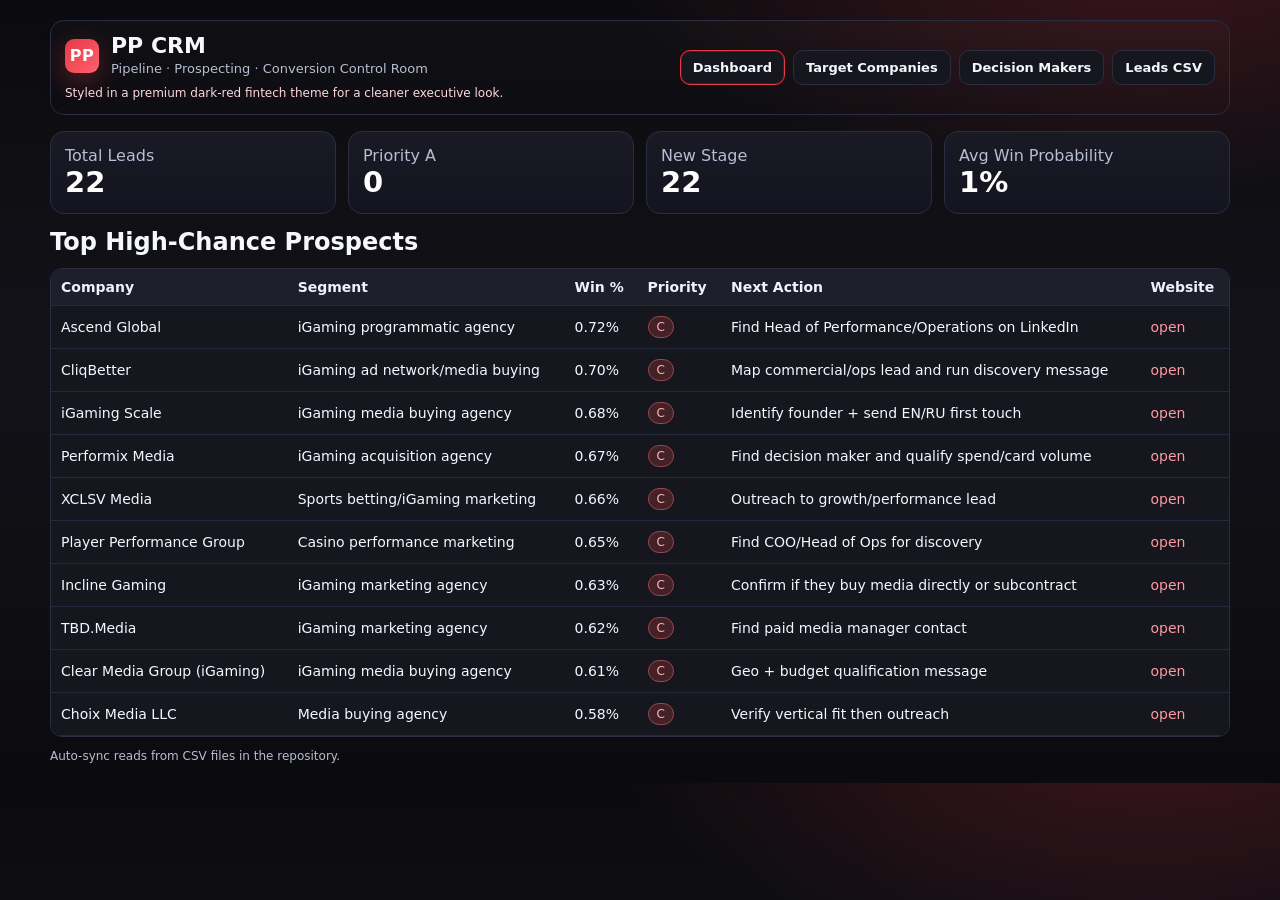
==== web/index.html @ 050ac588 "Refresh CRM UI to premium red/black PP theme" ====
<!doctype html><html><head><meta charset='utf-8'><meta name='viewport' content='width=device-width, initial-scale=1'><title>PP CRM Dashboard</title><link rel='stylesheet' href='./styles.css'></head><body><div class='container'>
<div class='top'>
  <div>
    <div class='brand-wrap'><div class='logo-dot'>PP</div><div><div class='brand'>PP CRM</div><div class='sub'>Pipeline · Prospecting · Conversion Control Room</div></div></div>
    <div class='hero-note'>Styled in a premium dark-red fintech theme for a cleaner executive look.</div>
  </div>
  <div class='nav'><a class='active' href='./index.html'>Dashboard</a><a href='./companies.html'>Target Companies</a><a href='./decision-makers.html'>Decision Makers</a><a href='../leads.csv'>Leads CSV</a></div>
</div>
<div class='grid'><div class='card'><div class='muted'>Total Leads</div><div class='kpi' id='kTotal'>-</div></div><div class='card'><div class='muted'>Priority A</div><div class='kpi' id='kA'>-</div></div><div class='card'><div class='muted'>New Stage</div><div class='kpi' id='kNew'>-</div></div><div class='card'><div class='muted'>Avg Win Probability</div><div class='kpi' id='kWin'>-</div></div></div>
<div class='section'><h2>Top High-Chance Prospects</h2><div class='table-wrap'><table><thead><tr><th>Company</th><th>Segment</th><th>Win %</th><th>Priority</th><th>Next Action</th><th>Website</th></tr></thead><tbody id='topRows'></tbody></table></div></div>
<div class='footer'>Auto-sync reads from CSV files in the repository.</div>
</div><script src='./app.js'></script><script>
(async()=>{const leads=await loadCSV('../leads.csv');const hc=await loadCSV('../high-chance-prospects.csv');
byId('kTotal').textContent=leads.length;byId('kA').textContent=hc.filter(x=>x.priority==='A').length;byId('kNew').textContent=leads.filter(x=>(x.stage||'')==='New').length;
const avg=Math.round(hc.reduce((a,b)=>a+Number((b.win_probability||'0').replace('%','')),0)/Math.max(hc.length,1));byId('kWin').textContent=avg+'%';
byId('topRows').innerHTML=hc.slice(0,10).map(r=>`<tr><td>${r.company}</td><td>${r.segment}</td><td>${r.win_probability}%</td><td>${badge(r.priority)}</td><td>${r.next_step}</td><td><a class='link' target='_blank' href='${r.website}'>open</a></td></tr>`).join('');})();
</script></body></html>
---- web/styles.css ----
:root{
  --bg:#0b0b0f;
  --bg2:#121218;
  --panel:#16161f;
  --panel2:#1f1f2b;
  --text:#f5f7ff;
  --muted:#b7bdd3;
  --line:#2a2e43;
  --accent:#e53946;
  --accent2:#ff616d;
  --ok:#24c278;
  --warn:#f4c14d;
  --bad:#f26b73;
}
*{box-sizing:border-box}
body{
  margin:0;
  font-family:Inter,system-ui,Arial,sans-serif;
  color:var(--text);
  background:radial-gradient(1000px 500px at 90% -10%, rgba(229,57,70,.25), transparent 55%),
             linear-gradient(180deg,var(--bg),var(--bg2) 45%,var(--bg));
}
.container{max-width:1220px;margin:0 auto;padding:20px}
.top{
  display:flex;justify-content:space-between;align-items:center;gap:14px;
  margin-bottom:16px;background:linear-gradient(180deg,rgba(255,255,255,.02),transparent);
  border:1px solid var(--line);border-radius:14px;padding:14px;
}
.brand-wrap{display:flex;align-items:center;gap:12px}
.logo-dot{
  width:34px;height:34px;border-radius:9px;
  background:linear-gradient(135deg,var(--accent),var(--accent2));
  display:grid;place-items:center;font-weight:800;color:white;letter-spacing:.4px;
  box-shadow:0 8px 26px rgba(229,57,70,.35);
}
.brand{font-size:22px;font-weight:700;line-height:1}
.sub{color:var(--muted);font-size:13px;margin-top:4px}
.nav{display:flex;gap:8px;flex-wrap:wrap}
.nav a{
  padding:9px 12px;border:1px solid var(--line);border-radius:10px;
  background:var(--panel);color:var(--text);text-decoration:none;font-weight:600;font-size:13px;
}
.nav a.active,.nav a:hover{border-color:var(--accent);box-shadow:0 0 0 1px rgba(229,57,70,.2) inset}
.grid{display:grid;grid-template-columns:repeat(4,minmax(0,1fr));gap:12px}
.card{
  background:linear-gradient(180deg,#1a1a25,#141420);
  border:1px solid var(--line);border-radius:14px;padding:14px;
}
.kpi{font-size:29px;font-weight:800;color:white}
.muted{color:var(--muted)}
.section{margin-top:14px}
.section h2{margin:8px 0 12px}
.table-wrap{border:1px solid var(--line);border-radius:12px;overflow:hidden}
table{width:100%;border-collapse:collapse;background:var(--panel)}
th,td{padding:10px;border-bottom:1px solid #25293d;text-align:left;font-size:14px}
th{background:var(--panel2);color:#f0f2fb;font-weight:700}
tr:hover td{background:#1a1f33}
.badge{padding:3px 8px;border-radius:999px;font-size:12px;border:1px solid;display:inline-block}
.a{color:#9fe7c6;border-color:#2b7f60;background:#163f31}
.b{color:#ffe0a6;border-color:#8d6a24;background:#433112}
.c{color:#ffb2b2;border-color:#95484d;background:#442127}
.link{color:#ff9aa2;text-decoration:none}
.link:hover{text-decoration:underline}
.footer{margin-top:12px;color:var(--muted);font-size:12px}
.hero-note{margin-top:10px;color:#ffd8dc;font-size:12px}
@media (max-width:900px){.grid{grid-template-columns:repeat(2,minmax(0,1fr))}}
@media (max-width:580px){.grid{grid-template-columns:1fr}.top{padding:12px}}
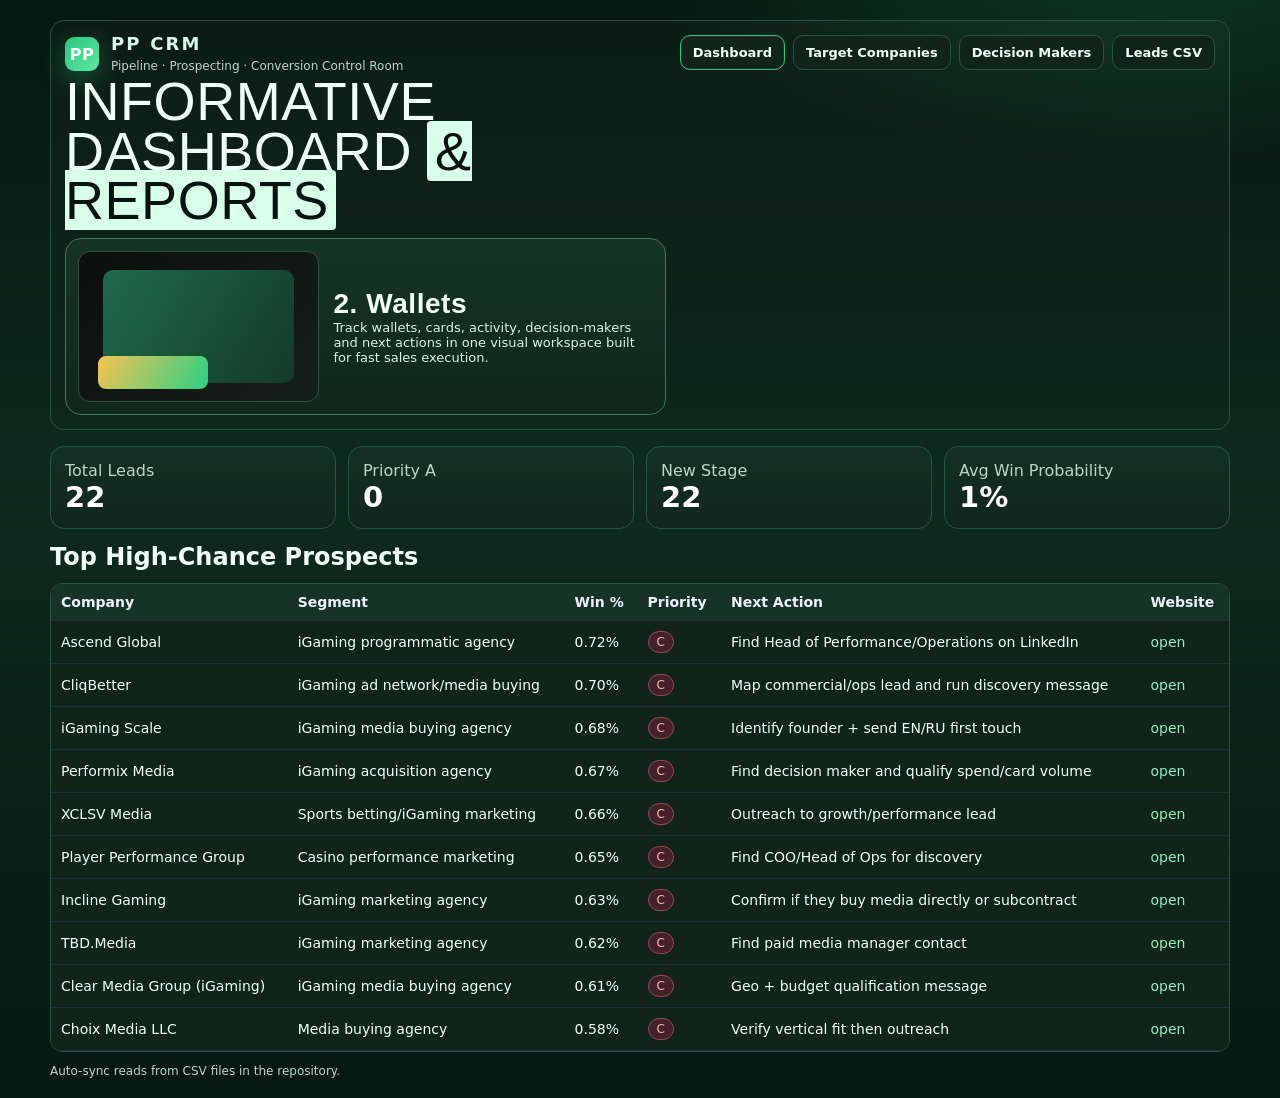
==== commit b96853a1: "Make dashboard visually closer to reference with hero headline and mock panel" ====
--- a/web/index.html
+++ b/web/index.html
@@ -1,8 +1,12 @@
 <!doctype html><html><head><meta charset='utf-8'><meta name='viewport' content='width=device-width, initial-scale=1'><title>PP CRM Dashboard</title><link rel='stylesheet' href='./styles.css'></head><body><div class='container'>
 <div class='top'>
-  <div>
+  <div style='flex:1'>
     <div class='brand-wrap'><div class='logo-dot'>PP</div><div><div class='brand'>PP CRM</div><div class='sub'>Pipeline · Prospecting · Conversion Control Room</div></div></div>
-    <div class='hero-note'>Styled in a premium dark-red fintech theme for a cleaner executive look.</div>
+    <div class='hero-title'>Informative Dashboard <span class='dark'>& Reports</span></div>
+    <div class='hero-strip'>
+      <div class='mock-screen'></div>
+      <div class='hero-copy'><b>2. Wallets</b>Track wallets, cards, activity, decision-makers and next actions in one visual workspace built for fast sales execution.</div>
+    </div>
   </div>
   <div class='nav'><a class='active' href='./index.html'>Dashboard</a><a href='./companies.html'>Target Companies</a><a href='./decision-makers.html'>Decision Makers</a><a href='../leads.csv'>Leads CSV</a></div>
 </div>
--- a/web/styles.css
+++ b/web/styles.css
@@ -1,13 +1,13 @@
 :root{
-  --bg:#0b0b0f;
-  --bg2:#121218;
-  --panel:#16161f;
-  --panel2:#1f1f2b;
-  --text:#f5f7ff;
-  --muted:#b7bdd3;
-  --line:#2a2e43;
-  --accent:#e53946;
-  --accent2:#ff616d;
+  --bg:#071711;
+  --bg2:#0e2a1f;
+  --panel:#10241c;
+  --panel2:#163328;
+  --text:#f3fff9;
+  --muted:#b7d7c8;
+  --line:#275342;
+  --accent:#27c77b;
+  --accent2:#62e6a4;
   --ok:#24c278;
   --warn:#f4c14d;
   --bad:#f26b73;
@@ -17,12 +17,12 @@
   margin:0;
   font-family:Inter,system-ui,Arial,sans-serif;
   color:var(--text);
-  background:radial-gradient(1000px 500px at 90% -10%, rgba(229,57,70,.25), transparent 55%),
+  background:radial-gradient(1000px 500px at 90% -10%, rgba(39,199,123,.25), transparent 55%),
              linear-gradient(180deg,var(--bg),var(--bg2) 45%,var(--bg));
 }
 .container{max-width:1220px;margin:0 auto;padding:20px}
 .top{
-  display:flex;justify-content:space-between;align-items:center;gap:14px;
+  display:flex;justify-content:space-between;align-items:flex-start;gap:14px;
   margin-bottom:16px;background:linear-gradient(180deg,rgba(255,255,255,.02),transparent);
   border:1px solid var(--line);border-radius:14px;padding:14px;
 }
@@ -31,10 +31,18 @@
   width:34px;height:34px;border-radius:9px;
   background:linear-gradient(135deg,var(--accent),var(--accent2));
   display:grid;place-items:center;font-weight:800;color:white;letter-spacing:.4px;
-  box-shadow:0 8px 26px rgba(229,57,70,.35);
+  box-shadow:0 8px 26px rgba(39,199,123,.35);
 }
-.brand{font-size:22px;font-weight:700;line-height:1}
-.sub{color:var(--muted);font-size:13px;margin-top:4px}
+.brand{font-size:18px;font-weight:700;line-height:1;text-transform:uppercase;letter-spacing:.12em;color:#d8fbe9}
+.sub{color:var(--muted);font-size:12px;margin-top:6px}
+.hero-title{font-family:Impact, Haettenschweiler, 'Arial Black', sans-serif;font-size:54px;line-height:.92;letter-spacing:.01em;text-transform:uppercase;margin:4px 0 0;color:#f1fff8}
+.hero-title .dark{color:#08130f;background:#d8ffe9;padding:0 .14em;border-radius:4px}
+.hero-strip{margin-top:12px;border:1px solid #3d785f;background:linear-gradient(180deg,#143426,#10271d);border-radius:16px;padding:12px;display:flex;gap:14px;align-items:center}
+.mock-screen{flex:0 0 300px;max-width:42%;aspect-ratio:16/10;border-radius:12px;background:linear-gradient(140deg,#0b0f0d,#151f1b);border:1px solid #304f41;position:relative;overflow:hidden}
+.mock-screen:before{content:'';position:absolute;inset:12% 10%;border-radius:10px;background:linear-gradient(120deg,#1f6a4a,#143a2b)}
+.mock-screen:after{content:'';position:absolute;bottom:8%;left:8%;width:46%;height:22%;border-radius:8px;background:linear-gradient(120deg,#f5c451,#2ad085)}
+.hero-copy{font-size:13px;color:#d7f5e7}
+.hero-copy b{font-size:28px;display:block;color:#f5fff9;font-family:Impact, Haettenschweiler, 'Arial Black', sans-serif;letter-spacing:.02em}
 .nav{display:flex;gap:8px;flex-wrap:wrap}
 .nav a{
   padding:9px 12px;border:1px solid var(--line);border-radius:10px;
@@ -43,7 +51,7 @@
 .nav a.active,.nav a:hover{border-color:var(--accent);box-shadow:0 0 0 1px rgba(229,57,70,.2) inset}
 .grid{display:grid;grid-template-columns:repeat(4,minmax(0,1fr));gap:12px}
 .card{
-  background:linear-gradient(180deg,#1a1a25,#141420);
+  background:linear-gradient(180deg,#143025,#10261e);
   border:1px solid var(--line);border-radius:14px;padding:14px;
 }
 .kpi{font-size:29px;font-weight:800;color:white}
@@ -59,9 +67,10 @@
 .a{color:#9fe7c6;border-color:#2b7f60;background:#163f31}
 .b{color:#ffe0a6;border-color:#8d6a24;background:#433112}
 .c{color:#ffb2b2;border-color:#95484d;background:#442127}
-.link{color:#ff9aa2;text-decoration:none}
+.link{color:#8ff0bd;text-decoration:none}
 .link:hover{text-decoration:underline}
 .footer{margin-top:12px;color:var(--muted);font-size:12px}
 .hero-note{margin-top:10px;color:#ffd8dc;font-size:12px}
-@media (max-width:900px){.grid{grid-template-columns:repeat(2,minmax(0,1fr))}}
-@media (max-width:580px){.grid{grid-template-columns:1fr}.top{padding:12px}}
+@media (max-width:900px){.grid{grid-template-columns:repeat(2,minmax(0,1fr))}.hero-title{font-size:42px}.mock-screen{max-width:48%}}
+@media (max-width:700px){.hero-strip{flex-direction:column;align-items:flex-start}.mock-screen{max-width:100%;width:100%}}
+@media (max-width:580px){.grid{grid-template-columns:1fr}.top{padding:12px}.hero-title{font-size:34px}}
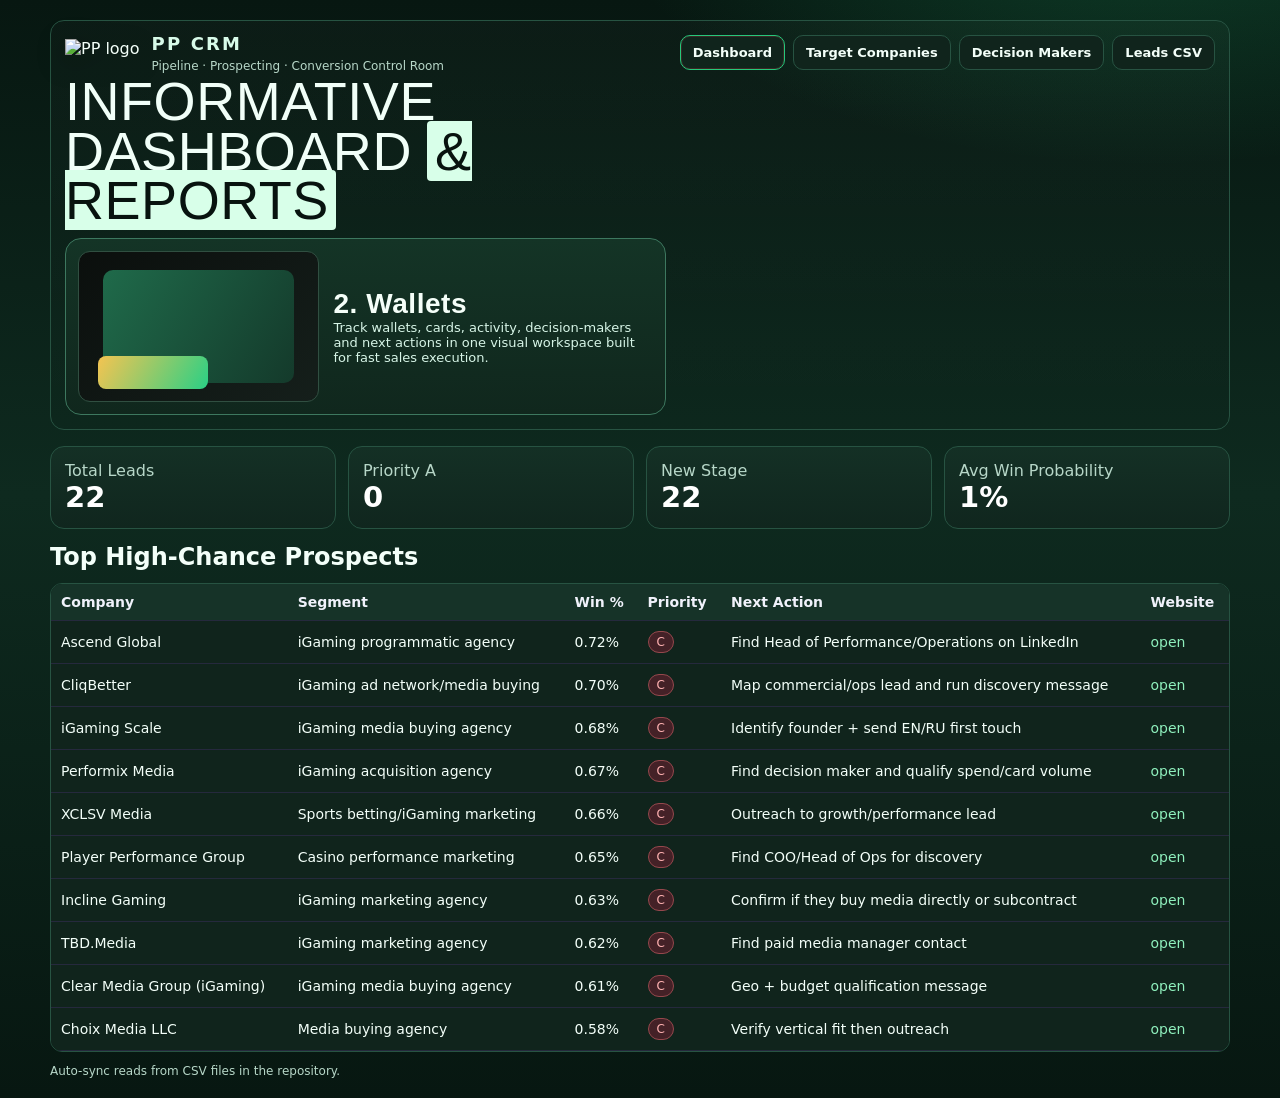
==== commit 2af6b338: "Apply PP website-inspired branding: logo + refined green theme" ====
--- a/web/index.html
+++ b/web/index.html
@@ -1,7 +1,7 @@
 <!doctype html><html><head><meta charset='utf-8'><meta name='viewport' content='width=device-width, initial-scale=1'><title>PP CRM Dashboard</title><link rel='stylesheet' href='./styles.css'></head><body><div class='container'>
 <div class='top'>
   <div style='flex:1'>
-    <div class='brand-wrap'><div class='logo-dot'>PP</div><div><div class='brand'>PP CRM</div><div class='sub'>Pipeline · Prospecting · Conversion Control Room</div></div></div>
+    <div class='brand-wrap'><img class='logo-img' src='https://pay.partners/wp-content/themes/newpp/images/logo.svg' alt='PP logo'><div><div class='brand'>PP CRM</div><div class='sub'>Pipeline · Prospecting · Conversion Control Room</div></div></div>
     <div class='hero-title'>Informative Dashboard <span class='dark'>& Reports</span></div>
     <div class='hero-strip'>
       <div class='mock-screen'></div>
--- a/web/styles.css
+++ b/web/styles.css
@@ -27,6 +27,7 @@
   border:1px solid var(--line);border-radius:14px;padding:14px;
 }
 .brand-wrap{display:flex;align-items:center;gap:12px}
+.logo-img{height:30px;width:auto;display:block;filter:drop-shadow(0 6px 14px rgba(0,0,0,.35))}
 .logo-dot{
   width:34px;height:34px;border-radius:9px;
   background:linear-gradient(135deg,var(--accent),var(--accent2));
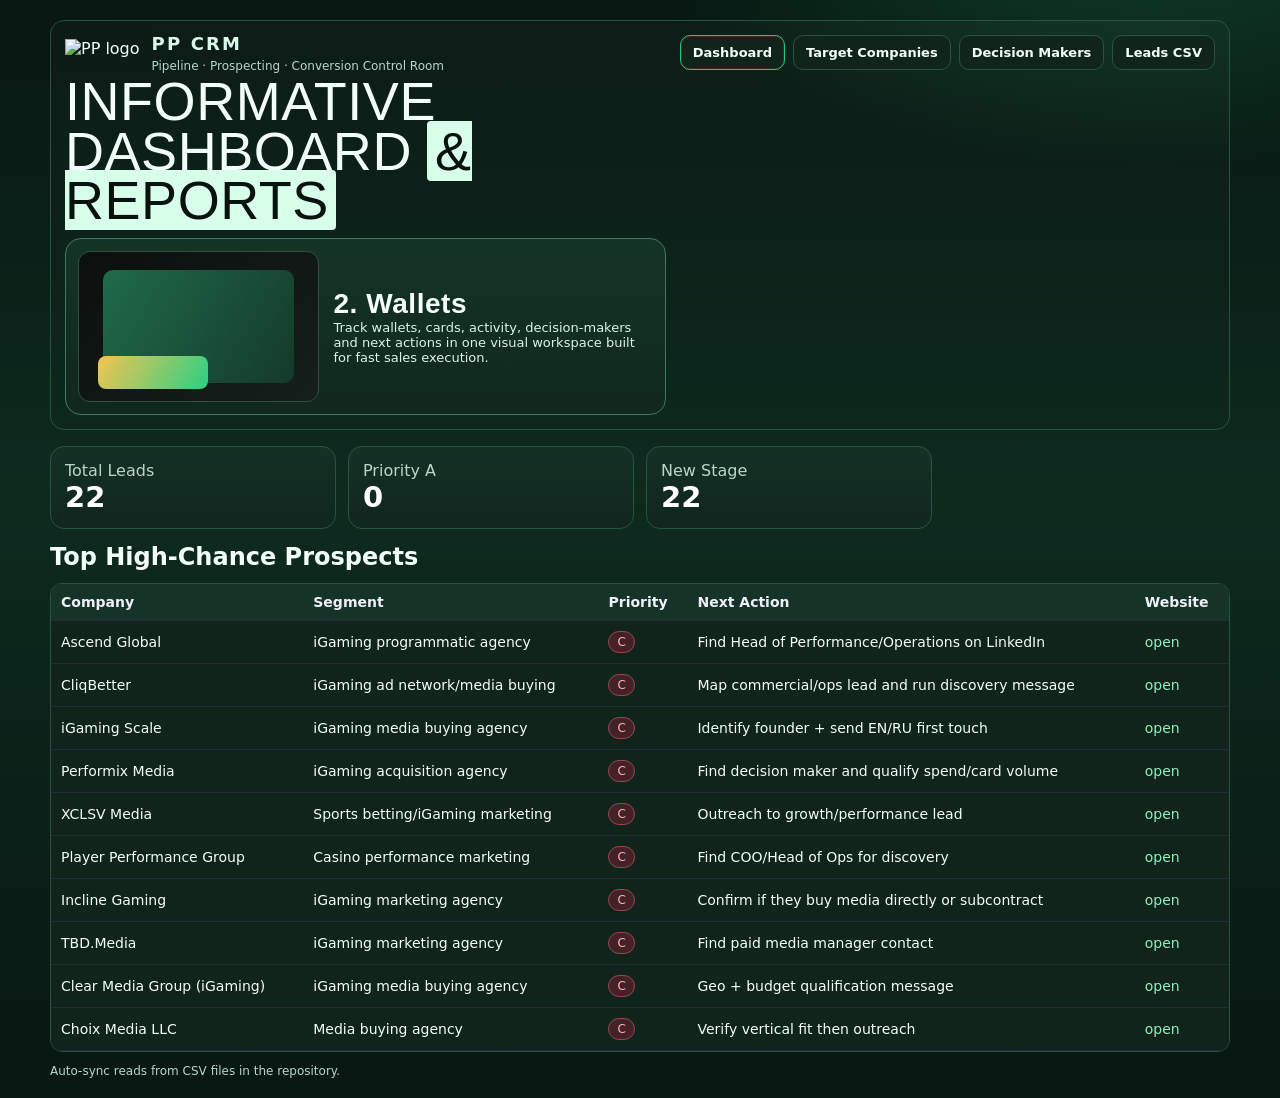
==== commit 66e2ed31: "Remove styled note and win metrics from dashboard view" ====
--- a/web/index.html
+++ b/web/index.html
@@ -10,12 +10,11 @@
   </div>
   <div class='nav'><a class='active' href='./index.html'>Dashboard</a><a href='./companies.html'>Target Companies</a><a href='./decision-makers.html'>Decision Makers</a><a href='../leads.csv'>Leads CSV</a></div>
 </div>
-<div class='grid'><div class='card'><div class='muted'>Total Leads</div><div class='kpi' id='kTotal'>-</div></div><div class='card'><div class='muted'>Priority A</div><div class='kpi' id='kA'>-</div></div><div class='card'><div class='muted'>New Stage</div><div class='kpi' id='kNew'>-</div></div><div class='card'><div class='muted'>Avg Win Probability</div><div class='kpi' id='kWin'>-</div></div></div>
-<div class='section'><h2>Top High-Chance Prospects</h2><div class='table-wrap'><table><thead><tr><th>Company</th><th>Segment</th><th>Win %</th><th>Priority</th><th>Next Action</th><th>Website</th></tr></thead><tbody id='topRows'></tbody></table></div></div>
+<div class='grid'><div class='card'><div class='muted'>Total Leads</div><div class='kpi' id='kTotal'>-</div></div><div class='card'><div class='muted'>Priority A</div><div class='kpi' id='kA'>-</div></div><div class='card'><div class='muted'>New Stage</div><div class='kpi' id='kNew'>-</div></div></div>
+<div class='section'><h2>Top High-Chance Prospects</h2><div class='table-wrap'><table><thead><tr><th>Company</th><th>Segment</th><th>Priority</th><th>Next Action</th><th>Website</th></tr></thead><tbody id='topRows'></tbody></table></div></div>
 <div class='footer'>Auto-sync reads from CSV files in the repository.</div>
 </div><script src='./app.js'></script><script>
 (async()=>{const leads=await loadCSV('../leads.csv');const hc=await loadCSV('../high-chance-prospects.csv');
 byId('kTotal').textContent=leads.length;byId('kA').textContent=hc.filter(x=>x.priority==='A').length;byId('kNew').textContent=leads.filter(x=>(x.stage||'')==='New').length;
-const avg=Math.round(hc.reduce((a,b)=>a+Number((b.win_probability||'0').replace('%','')),0)/Math.max(hc.length,1));byId('kWin').textContent=avg+'%';
-byId('topRows').innerHTML=hc.slice(0,10).map(r=>`<tr><td>${r.company}</td><td>${r.segment}</td><td>${r.win_probability}%</td><td>${badge(r.priority)}</td><td>${r.next_step}</td><td><a class='link' target='_blank' href='${r.website}'>open</a></td></tr>`).join('');})();
+byId('topRows').innerHTML=hc.slice(0,10).map(r=>`<tr><td>${r.company}</td><td>${r.segment}</td><td>${badge(r.priority)}</td><td>${r.next_step}</td><td><a class='link' target='_blank' href='${r.website}'>open</a></td></tr>`).join('');})();
 </script></body></html>
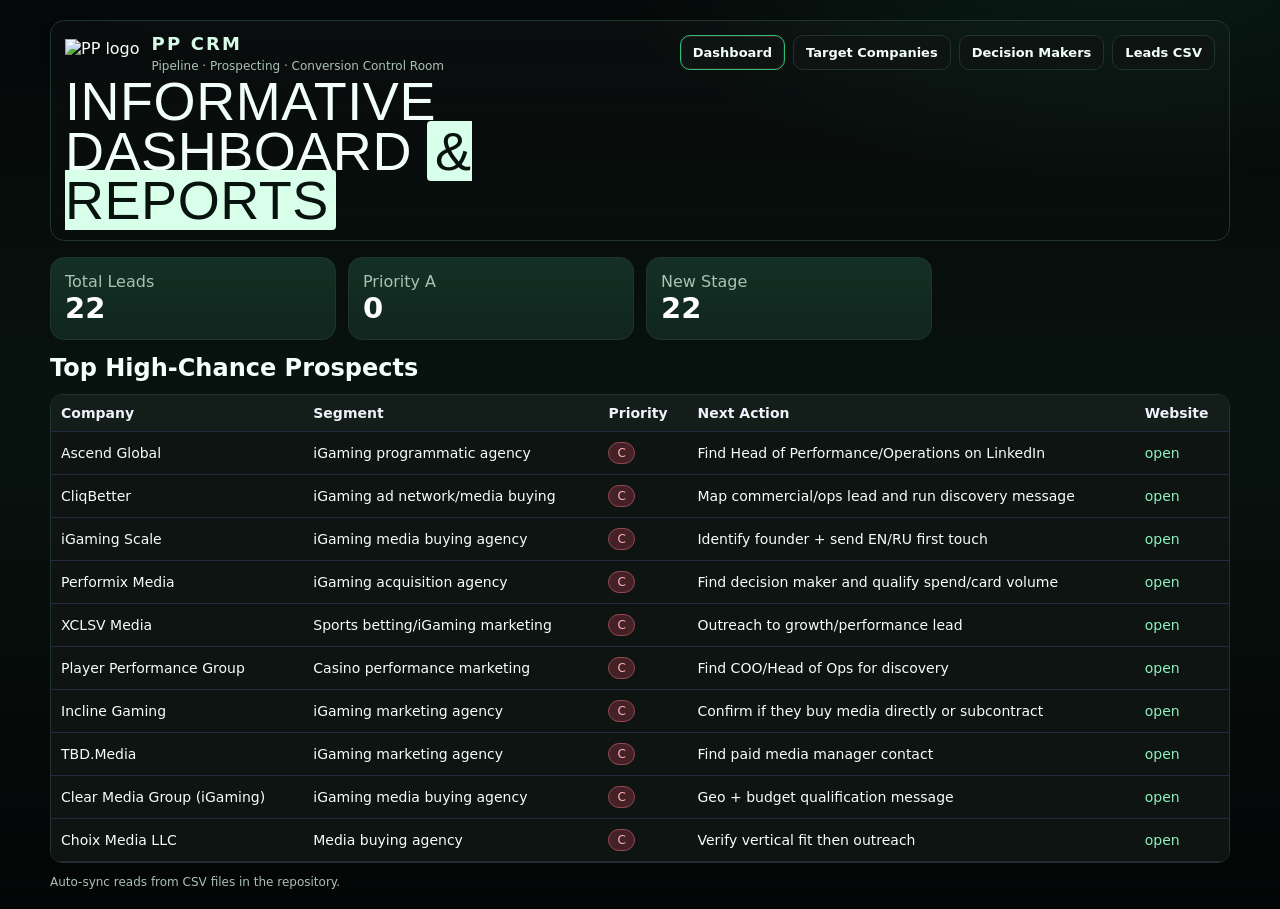
==== commit aedc2e3e: "Remove hero wallet block and tone down to black-green gradient" ====
--- a/web/index.html
+++ b/web/index.html
@@ -3,10 +3,6 @@
   <div style='flex:1'>
     <div class='brand-wrap'><img class='logo-img' src='https://pay.partners/wp-content/themes/newpp/images/logo.svg' alt='PP logo'><div><div class='brand'>PP CRM</div><div class='sub'>Pipeline · Prospecting · Conversion Control Room</div></div></div>
     <div class='hero-title'>Informative Dashboard <span class='dark'>& Reports</span></div>
-    <div class='hero-strip'>
-      <div class='mock-screen'></div>
-      <div class='hero-copy'><b>2. Wallets</b>Track wallets, cards, activity, decision-makers and next actions in one visual workspace built for fast sales execution.</div>
-    </div>
   </div>
   <div class='nav'><a class='active' href='./index.html'>Dashboard</a><a href='./companies.html'>Target Companies</a><a href='./decision-makers.html'>Decision Makers</a><a href='../leads.csv'>Leads CSV</a></div>
 </div>
--- a/web/styles.css
+++ b/web/styles.css
@@ -1,13 +1,13 @@
 :root{
-  --bg:#071711;
-  --bg2:#0e2a1f;
-  --panel:#10241c;
-  --panel2:#163328;
+  --bg:#050708;
+  --bg2:#08130f;
+  --panel:#0d1412;
+  --panel2:#131d1a;
   --text:#f3fff9;
-  --muted:#b7d7c8;
-  --line:#275342;
-  --accent:#27c77b;
-  --accent2:#62e6a4;
+  --muted:#a9c2b7;
+  --line:#1f342d;
+  --accent:#2fbf7a;
+  --accent2:#79e7b0;
   --ok:#24c278;
   --warn:#f4c14d;
   --bad:#f26b73;
@@ -17,8 +17,8 @@
   margin:0;
   font-family:Inter,system-ui,Arial,sans-serif;
   color:var(--text);
-  background:radial-gradient(1000px 500px at 90% -10%, rgba(39,199,123,.25), transparent 55%),
-             linear-gradient(180deg,var(--bg),var(--bg2) 45%,var(--bg));
+  background:radial-gradient(1000px 500px at 88% -12%, rgba(39,199,123,.14), transparent 58%),
+             linear-gradient(180deg,var(--bg),var(--bg2) 45%,#040506);
 }
 .container{max-width:1220px;margin:0 auto;padding:20px}
 .top{
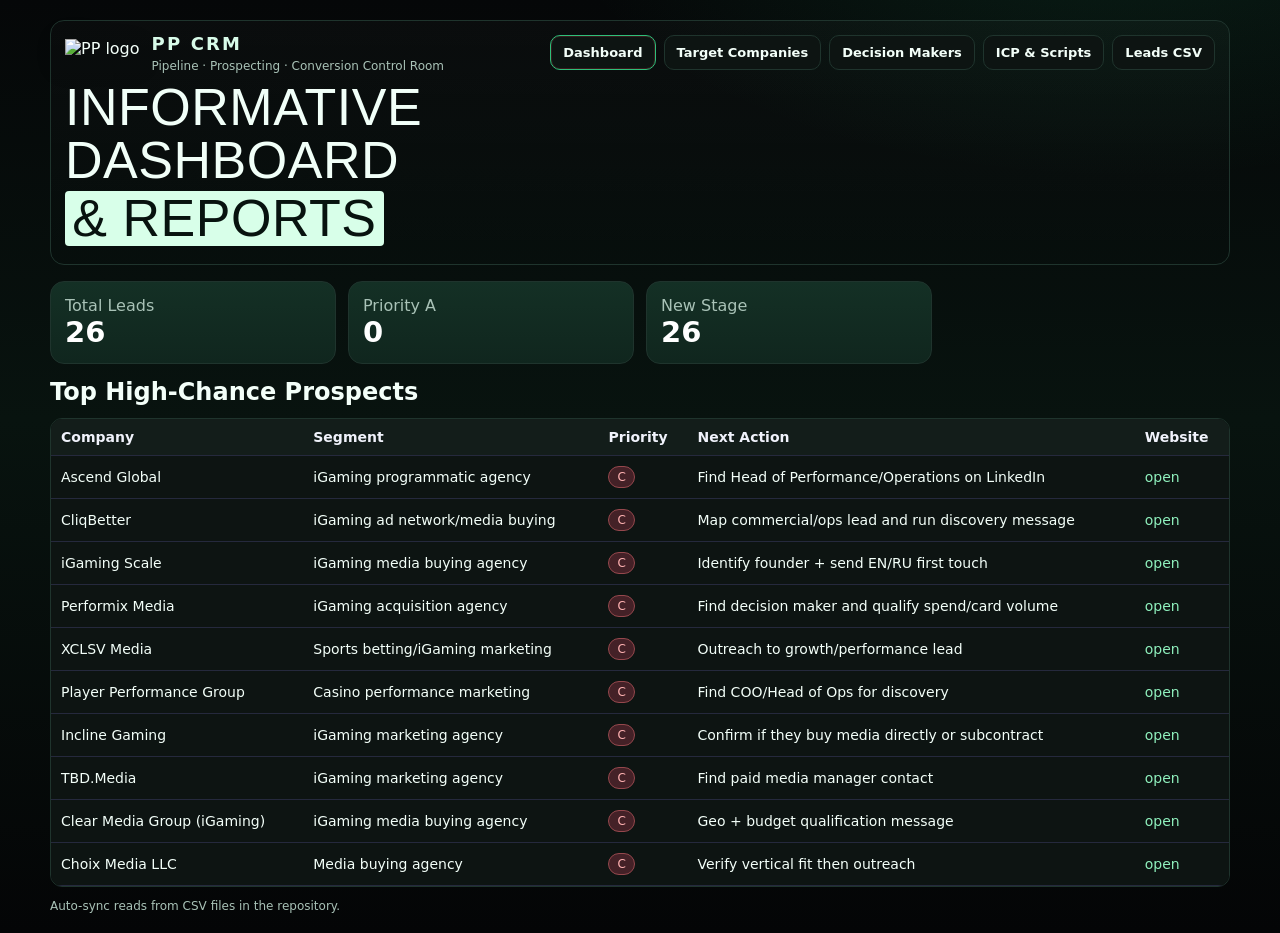
==== commit b78dcec1: "Add ICP & Scripts page and navigation links" ====
--- a/web/index.html
+++ b/web/index.html
@@ -4,7 +4,7 @@
     <div class='brand-wrap'><img class='logo-img' src='https://pay.partners/wp-content/themes/newpp/images/logo.svg' alt='PP logo'><div><div class='brand'>PP CRM</div><div class='sub'>Pipeline · Prospecting · Conversion Control Room</div></div></div>
     <div class='hero-title'>Informative Dashboard <span class='dark'>& Reports</span></div>
   </div>
-  <div class='nav'><a class='active' href='./index.html'>Dashboard</a><a href='./companies.html'>Target Companies</a><a href='./decision-makers.html'>Decision Makers</a><a href='../leads.csv'>Leads CSV</a></div>
+  <div class='nav'><a class='active' href='./index.html'>Dashboard</a><a href='./companies.html'>Target Companies</a><a href='./decision-makers.html'>Decision Makers</a><a href='./icp.html'>ICP & Scripts</a><a href='../leads.csv'>Leads CSV</a></div>
 </div>
 <div class='grid'><div class='card'><div class='muted'>Total Leads</div><div class='kpi' id='kTotal'>-</div></div><div class='card'><div class='muted'>Priority A</div><div class='kpi' id='kA'>-</div></div><div class='card'><div class='muted'>New Stage</div><div class='kpi' id='kNew'>-</div></div></div>
 <div class='section'><h2>Top High-Chance Prospects</h2><div class='table-wrap'><table><thead><tr><th>Company</th><th>Segment</th><th>Priority</th><th>Next Action</th><th>Website</th></tr></thead><tbody id='topRows'></tbody></table></div></div>
--- a/web/styles.css
+++ b/web/styles.css
@@ -22,7 +22,7 @@
 }
 .container{max-width:1220px;margin:0 auto;padding:20px}
 .top{
-  display:flex;justify-content:space-between;align-items:flex-start;gap:14px;
+  display:flex;justify-content:space-between;align-items:flex-start;gap:14px;flex-wrap:wrap;
   margin-bottom:16px;background:linear-gradient(180deg,rgba(255,255,255,.02),transparent);
   border:1px solid var(--line);border-radius:14px;padding:14px;
 }
@@ -36,8 +36,8 @@
 }
 .brand{font-size:18px;font-weight:700;line-height:1;text-transform:uppercase;letter-spacing:.12em;color:#d8fbe9}
 .sub{color:var(--muted);font-size:12px;margin-top:6px}
-.hero-title{font-family:Impact, Haettenschweiler, 'Arial Black', sans-serif;font-size:54px;line-height:.92;letter-spacing:.01em;text-transform:uppercase;margin:4px 0 0;color:#f1fff8}
-.hero-title .dark{color:#08130f;background:#d8ffe9;padding:0 .14em;border-radius:4px}
+.hero-title{font-family:Impact, Haettenschweiler, 'Arial Black', sans-serif;font-size:52px;line-height:1.02;letter-spacing:.01em;text-transform:uppercase;margin:8px 0 4px;color:#f1fff8;display:block;max-width:100%;word-break:break-word}
+.hero-title .dark{color:#08130f;background:#d8ffe9;padding:.02em .14em;border-radius:4px;display:inline-block;margin-top:4px}
 .hero-strip{margin-top:12px;border:1px solid #3d785f;background:linear-gradient(180deg,#143426,#10271d);border-radius:16px;padding:12px;display:flex;gap:14px;align-items:center}
 .mock-screen{flex:0 0 300px;max-width:42%;aspect-ratio:16/10;border-radius:12px;background:linear-gradient(140deg,#0b0f0d,#151f1b);border:1px solid #304f41;position:relative;overflow:hidden}
 .mock-screen:before{content:'';position:absolute;inset:12% 10%;border-radius:10px;background:linear-gradient(120deg,#1f6a4a,#143a2b)}
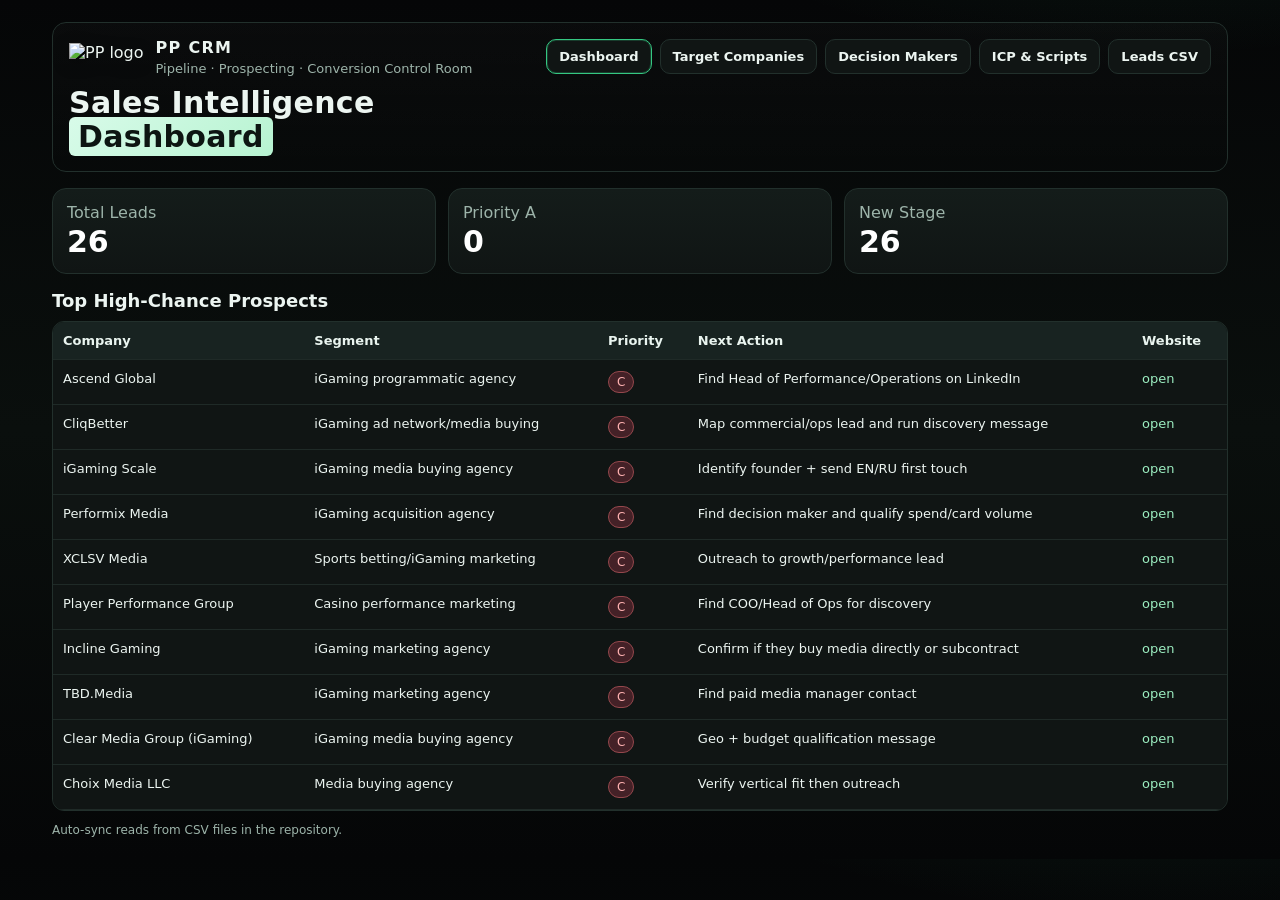
==== commit 46c7d2fc: "Polish CRM UI for manager presentation with cleaner executive styling" ====
--- a/web/index.html
+++ b/web/index.html
@@ -2,7 +2,7 @@
 <div class='top'>
   <div style='flex:1'>
     <div class='brand-wrap'><img class='logo-img' src='https://pay.partners/wp-content/themes/newpp/images/logo.svg' alt='PP logo'><div><div class='brand'>PP CRM</div><div class='sub'>Pipeline · Prospecting · Conversion Control Room</div></div></div>
-    <div class='hero-title'>Informative Dashboard <span class='dark'>& Reports</span></div>
+    <div class='hero-title'>Sales Intelligence <span class='dark'>Dashboard</span></div>
   </div>
   <div class='nav'><a class='active' href='./index.html'>Dashboard</a><a href='./companies.html'>Target Companies</a><a href='./decision-makers.html'>Decision Makers</a><a href='./icp.html'>ICP & Scripts</a><a href='../leads.csv'>Leads CSV</a></div>
 </div>
--- a/web/styles.css
+++ b/web/styles.css
@@ -1,77 +1,87 @@
 :root{
-  --bg:#050708;
-  --bg2:#08130f;
-  --panel:#0d1412;
-  --panel2:#131d1a;
-  --text:#f3fff9;
-  --muted:#a9c2b7;
-  --line:#1f342d;
-  --accent:#2fbf7a;
-  --accent2:#79e7b0;
-  --ok:#24c278;
-  --warn:#f4c14d;
-  --bad:#f26b73;
+  --bg:#050607;
+  --bg2:#0a0f0d;
+  --panel:#101514;
+  --panelSoft:#141c1a;
+  --panel2:#182321;
+  --text:#ecf5f1;
+  --muted:#9db4aa;
+  --line:#22302c;
+  --accent:#35c782;
+  --accentSoft:#6ee2aa;
 }
 *{box-sizing:border-box}
 body{
   margin:0;
-  font-family:Inter,system-ui,Arial,sans-serif;
+  font-family:Inter,system-ui,-apple-system,Segoe UI,Roboto,Arial,sans-serif;
   color:var(--text);
-  background:radial-gradient(1000px 500px at 88% -12%, rgba(39,199,123,.14), transparent 58%),
-             linear-gradient(180deg,var(--bg),var(--bg2) 45%,#040506);
+  background:
+    radial-gradient(900px 380px at 90% -20%, rgba(53,199,130,.12), transparent 60%),
+    linear-gradient(180deg,var(--bg),var(--bg2) 50%,#050607);
 }
-.container{max-width:1220px;margin:0 auto;padding:20px}
+.container{max-width:1220px;margin:0 auto;padding:22px}
 .top{
-  display:flex;justify-content:space-between;align-items:flex-start;gap:14px;flex-wrap:wrap;
-  margin-bottom:16px;background:linear-gradient(180deg,rgba(255,255,255,.02),transparent);
-  border:1px solid var(--line);border-radius:14px;padding:14px;
+  display:flex;justify-content:space-between;align-items:flex-start;gap:16px;flex-wrap:wrap;
+  margin-bottom:16px;
+  background:linear-gradient(180deg,rgba(255,255,255,.02),rgba(255,255,255,.00));
+  border:1px solid var(--line);border-radius:14px;padding:16px;
 }
 .brand-wrap{display:flex;align-items:center;gap:12px}
-.logo-img{height:30px;width:auto;display:block;filter:drop-shadow(0 6px 14px rgba(0,0,0,.35))}
-.logo-dot{
-  width:34px;height:34px;border-radius:9px;
-  background:linear-gradient(135deg,var(--accent),var(--accent2));
-  display:grid;place-items:center;font-weight:800;color:white;letter-spacing:.4px;
-  box-shadow:0 8px 26px rgba(39,199,123,.35);
+.logo-img{height:28px;width:auto;display:block;filter:drop-shadow(0 4px 8px rgba(0,0,0,.35))}
+.brand{font-size:16px;font-weight:700;line-height:1.1;letter-spacing:.08em;text-transform:uppercase}
+.sub{color:var(--muted);font-size:13px;margin-top:4px}
+.hero-title{
+  margin:10px 0 0;
+  font-size:30px;
+  line-height:1.15;
+  font-weight:800;
+  letter-spacing:.01em;
 }
-.brand{font-size:18px;font-weight:700;line-height:1;text-transform:uppercase;letter-spacing:.12em;color:#d8fbe9}
-.sub{color:var(--muted);font-size:12px;margin-top:6px}
-.hero-title{font-family:Impact, Haettenschweiler, 'Arial Black', sans-serif;font-size:52px;line-height:1.02;letter-spacing:.01em;text-transform:uppercase;margin:8px 0 4px;color:#f1fff8;display:block;max-width:100%;word-break:break-word}
-.hero-title .dark{color:#08130f;background:#d8ffe9;padding:.02em .14em;border-radius:4px;display:inline-block;margin-top:4px}
-.hero-strip{margin-top:12px;border:1px solid #3d785f;background:linear-gradient(180deg,#143426,#10271d);border-radius:16px;padding:12px;display:flex;gap:14px;align-items:center}
-.mock-screen{flex:0 0 300px;max-width:42%;aspect-ratio:16/10;border-radius:12px;background:linear-gradient(140deg,#0b0f0d,#151f1b);border:1px solid #304f41;position:relative;overflow:hidden}
-.mock-screen:before{content:'';position:absolute;inset:12% 10%;border-radius:10px;background:linear-gradient(120deg,#1f6a4a,#143a2b)}
-.mock-screen:after{content:'';position:absolute;bottom:8%;left:8%;width:46%;height:22%;border-radius:8px;background:linear-gradient(120deg,#f5c451,#2ad085)}
-.hero-copy{font-size:13px;color:#d7f5e7}
-.hero-copy b{font-size:28px;display:block;color:#f5fff9;font-family:Impact, Haettenschweiler, 'Arial Black', sans-serif;letter-spacing:.02em}
+.hero-title .dark{
+  color:#0d1512;
+  background:linear-gradient(135deg,#d8fbe9,#b7f3d1);
+  border-radius:6px;
+  padding:.06em .3em;
+}
 .nav{display:flex;gap:8px;flex-wrap:wrap}
 .nav a{
-  padding:9px 12px;border:1px solid var(--line);border-radius:10px;
-  background:var(--panel);color:var(--text);text-decoration:none;font-weight:600;font-size:13px;
+  padding:9px 12px;
+  border:1px solid var(--line);
+  border-radius:10px;
+  background:var(--panel);
+  color:var(--text);
+  text-decoration:none;
+  font-weight:600;
+  font-size:13px;
 }
-.nav a.active,.nav a:hover{border-color:var(--accent);box-shadow:0 0 0 1px rgba(229,57,70,.2) inset}
-.grid{display:grid;grid-template-columns:repeat(4,minmax(0,1fr));gap:12px}
+.nav a.active,.nav a:hover{
+  border-color:var(--accent);
+  box-shadow:0 0 0 1px rgba(53,199,130,.22) inset;
+}
+.grid{display:grid;grid-template-columns:repeat(3,minmax(0,1fr));gap:12px}
 .card{
-  background:linear-gradient(180deg,#143025,#10261e);
-  border:1px solid var(--line);border-radius:14px;padding:14px;
+  background:linear-gradient(180deg,var(--panelSoft),var(--panel));
+  border:1px solid var(--line);
+  border-radius:14px;
+  padding:14px;
 }
-.kpi{font-size:29px;font-weight:800;color:white}
+.kpi{font-size:30px;font-weight:800;color:#fff;margin-top:2px}
 .muted{color:var(--muted)}
-.section{margin-top:14px}
-.section h2{margin:8px 0 12px}
-.table-wrap{border:1px solid var(--line);border-radius:12px;overflow:hidden}
+.section{margin-top:16px}
+.section h2{margin:0 0 10px;font-size:18px}
+.table-wrap{border:1px solid var(--line);border-radius:12px;overflow:auto;background:var(--panel)}
 table{width:100%;border-collapse:collapse;background:var(--panel)}
-th,td{padding:10px;border-bottom:1px solid #25293d;text-align:left;font-size:14px}
-th{background:var(--panel2);color:#f0f2fb;font-weight:700}
-tr:hover td{background:#1a1f33}
+th,td{padding:11px 10px;border-bottom:1px solid #1f2a27;text-align:left;font-size:13px;vertical-align:top}
+th{background:var(--panel2);color:#e9f4ef;font-weight:700;position:sticky;top:0}
+tr:hover td{background:#13201d}
 .badge{padding:3px 8px;border-radius:999px;font-size:12px;border:1px solid;display:inline-block}
 .a{color:#9fe7c6;border-color:#2b7f60;background:#163f31}
 .b{color:#ffe0a6;border-color:#8d6a24;background:#433112}
 .c{color:#ffb2b2;border-color:#95484d;background:#442127}
-.link{color:#8ff0bd;text-decoration:none}
+.link{color:#9ceec1;text-decoration:none}
 .link:hover{text-decoration:underline}
 .footer{margin-top:12px;color:var(--muted);font-size:12px}
-.hero-note{margin-top:10px;color:#ffd8dc;font-size:12px}
-@media (max-width:900px){.grid{grid-template-columns:repeat(2,minmax(0,1fr))}.hero-title{font-size:42px}.mock-screen{max-width:48%}}
-@media (max-width:700px){.hero-strip{flex-direction:column;align-items:flex-start}.mock-screen{max-width:100%;width:100%}}
-@media (max-width:580px){.grid{grid-template-columns:1fr}.top{padding:12px}.hero-title{font-size:34px}}
+ul{margin:8px 0 0 18px}
+li{margin:4px 0}
+@media (max-width:900px){.grid{grid-template-columns:repeat(2,minmax(0,1fr))}.hero-title{font-size:24px}}
+@media (max-width:620px){.grid{grid-template-columns:1fr}.hero-title{font-size:22px}}
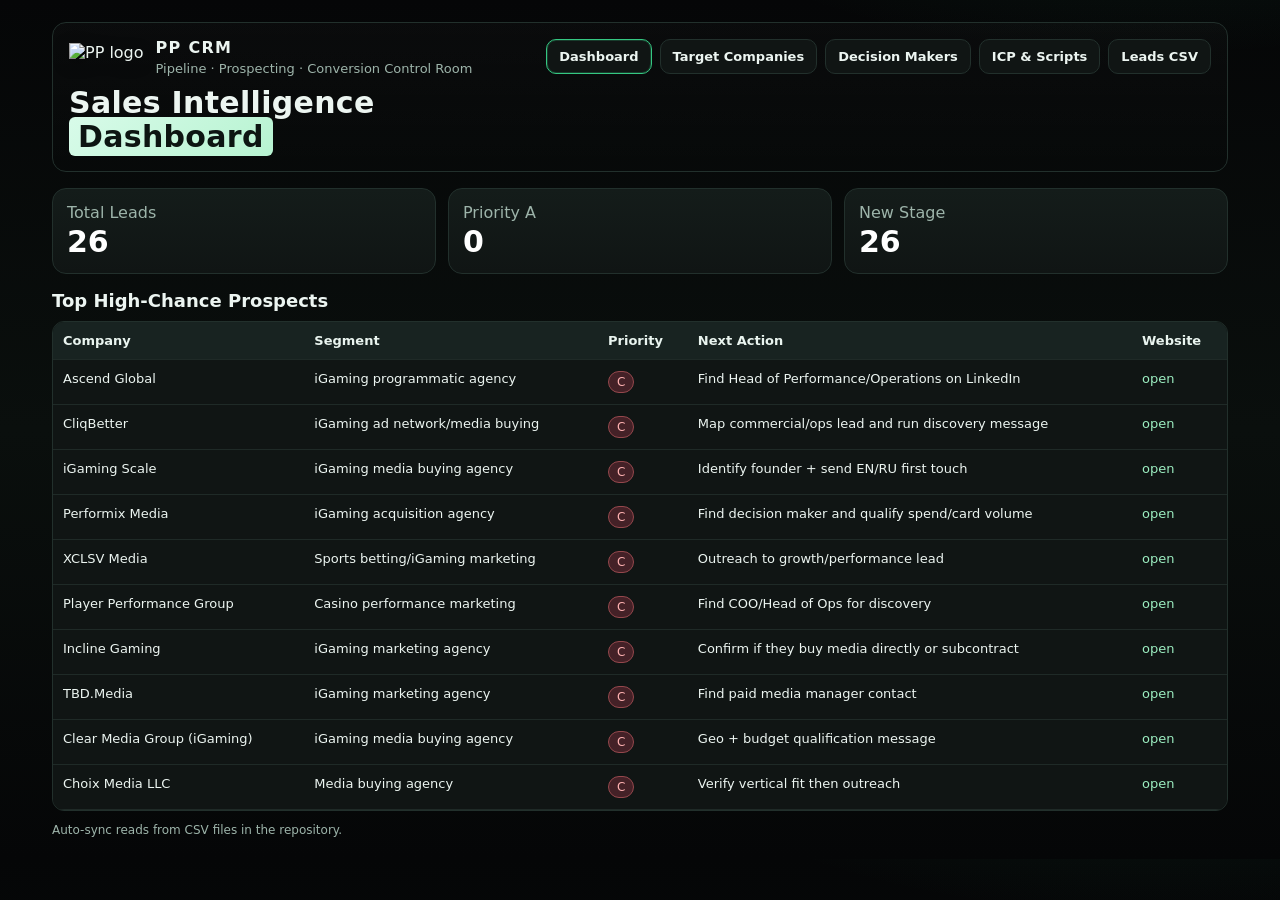
==== commit ad166efe: "Sort top high-chance prospects by priority (A first)" ====
--- a/web/index.html
+++ b/web/index.html
@@ -12,5 +12,13 @@
 </div><script src='./app.js'></script><script>
 (async()=>{const leads=await loadCSV('../leads.csv');const hc=await loadCSV('../high-chance-prospects.csv');
 byId('kTotal').textContent=leads.length;byId('kA').textContent=hc.filter(x=>x.priority==='A').length;byId('kNew').textContent=leads.filter(x=>(x.stage||'')==='New').length;
-byId('topRows').innerHTML=hc.slice(0,10).map(r=>`<tr><td>${r.company}</td><td>${r.segment}</td><td>${badge(r.priority)}</td><td>${r.next_step}</td><td><a class='link' target='_blank' href='${r.website}'>open</a></td></tr>`).join('');})();
+const order={A:0,B:1,C:2};
+const sorted=[...hc].sort((x,y)=>{
+  const px=(x.priority||'C').toUpperCase(), py=(y.priority||'C').toUpperCase();
+  if((order[px]??9)!==(order[py]??9)) return (order[px]??9)-(order[py]??9);
+  const wx=parseFloat((x.win_probability||'0').replace('%',''))||0;
+  const wy=parseFloat((y.win_probability||'0').replace('%',''))||0;
+  return wy-wx;
+});
+byId('topRows').innerHTML=sorted.slice(0,10).map(r=>`<tr><td>${r.company}</td><td>${r.segment}</td><td>${badge(r.priority)}</td><td>${r.next_step}</td><td><a class='link' target='_blank' href='${r.website}'>open</a></td></tr>`).join('');})();
 </script></body></html>
--- a/web/styles.css
+++ b/web/styles.css
@@ -43,7 +43,7 @@
   border-radius:6px;
   padding:.06em .3em;
 }
-.nav{display:flex;gap:8px;flex-wrap:wrap}
+.nav{display:flex;gap:8px;flex-wrap:nowrap;overflow-x:auto;max-width:100%;padding-bottom:2px}
 .nav a{
   padding:9px 12px;
   border:1px solid var(--line);
@@ -53,6 +53,8 @@
   text-decoration:none;
   font-weight:600;
   font-size:13px;
+  white-space:nowrap;
+  flex:0 0 auto;
 }
 .nav a.active,.nav a:hover{
   border-color:var(--accent);
